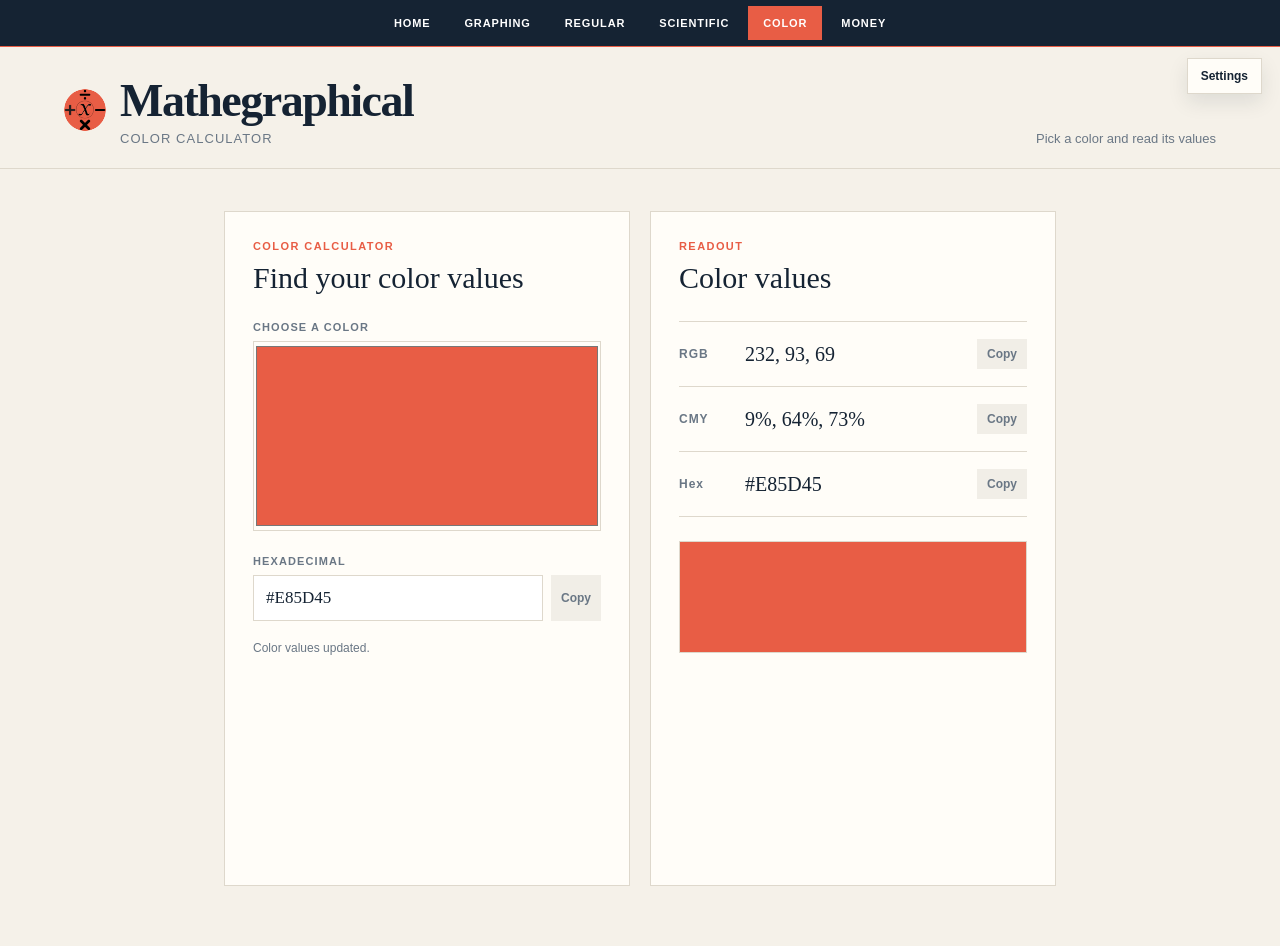
==== colorcalculator.html @ b8b09611 "toptabs, and color and money calculators" ====
<!DOCTYPE html>
<html lang="en">
<head>
	<meta charset="UTF-8">
	<meta name="viewport" content="width=device-width, initial-scale=1.0">
	<title>MATHEGRAPHICAL | Color Calculator</title>
	<link rel="stylesheet" href="styles.css">
</head>
<body>
	<div class="app">
		<header>
			<div class="brand">
				<img class="mark" src="mathegraphicallogo.svg" alt="Mathegraphical logo">
				<div><h1>Mathegraphical</h1><p class="subtitle">Color calculator</p></div>
			</div>
			<div class="hint">Pick a color and read its values</div>
		</header>
		<main class="tool-main">
			<section class="tool-panel color-picker-panel">
				<p class="eyebrow">Color calculator</p>
				<h2>Find your color values</h2>
				<label class="picker-label" for="color-picker">Choose a color</label>
				<input id="color-picker" class="large-color-picker" type="color" value="#e85d45">
				<label class="text-input-label" for="hex-input">Hexadecimal</label>
				<div class="inline-input"><input id="hex-input" value="#e85d45" maxlength="7" spellcheck="false"><button type="button" data-copy="hex-input">Copy</button></div>
				<p class="tool-status" id="color-status" aria-live="polite">Color values update as you edit.</p>
			</section>
			<section class="tool-panel values-panel" aria-labelledby="values-title">
				<p class="eyebrow">Readout</p>
				<h2 id="values-title">Color values</h2>
				<div class="value-list">
					<div class="value-row"><span>RGB</span><strong id="rgb-value">232, 93, 69</strong><button type="button" data-copy-value="rgb-value">Copy</button></div>
					<div class="value-row"><span>CMY</span><strong id="cmy-value">0%, 60%, 73%</strong><button type="button" data-copy-value="cmy-value">Copy</button></div>
					<div class="value-row"><span>Hex</span><strong id="hex-value">#E85D45</strong><button type="button" data-copy-value="hex-value">Copy</button></div>
				</div>
				<div class="color-preview" id="color-preview" aria-label="Selected color preview"></div>
			</section>
		</main>
	</div>
	<nav class="side-tabs" aria-label="Calculator navigation">
		<a class="side-tab" href="index.html">Home</a><a class="side-tab" href="graphingcalculator.html">Graphing</a><a class="side-tab" href="regularcalculator.html">Regular</a><a class="side-tab" href="scientificcalculator.html">Scientific</a><a class="side-tab active" href="colorcalculator.html" aria-current="page">Color</a><a class="side-tab" href="moneyconverter.html">Money</a>
	</nav>
	<div class="settings-launcher"><section class="settings-panel" id="settings-panel" hidden aria-labelledby="settings-title"><h2 id="settings-title">Colors</h2><label class="color-setting">Accent <input type="color" data-color-variable="--accent" value="#e85d45"></label><label class="color-setting">Ink <input type="color" data-color-variable="--ink" value="#152333"></label><label class="color-setting">Paper <input type="color" data-color-variable="--paper" value="#f5f1e9"></label><label class="color-setting">Panel <input type="color" data-color-variable="--panel" value="#fffdf8"></label><button class="settings-reset" id="settings-reset" type="button">Reset colors</button></section><button class="settings-toggle" id="settings-toggle" type="button" aria-expanded="false" aria-controls="settings-panel">Settings</button></div>
	<script>
		const colorPicker = document.getElementById('color-picker');
		const hexInput = document.getElementById('hex-input');
		const colorStatus = document.getElementById('color-status');
		function updateColor(hex) {
			const value = hex.trim().replace(/^#?/, '#');
			if (!/^#[0-9a-f]{6}$/i.test(value)) { colorStatus.textContent = 'Enter a six-digit hex color.'; return; }
			const red = parseInt(value.slice(1, 3), 16), green = parseInt(value.slice(3, 5), 16), blue = parseInt(value.slice(5, 7), 16);
			colorPicker.value = value;
			hexInput.value = value.toUpperCase();
			document.getElementById('rgb-value').textContent = `${red}, ${green}, ${blue}`;
			document.getElementById('cmy-value').textContent = `${Math.round((1 - red / 255) * 100)}%, ${Math.round((1 - green / 255) * 100)}%, ${Math.round((1 - blue / 255) * 100)}%`;
			document.getElementById('hex-value').textContent = value.toUpperCase();
			document.getElementById('color-preview').style.backgroundColor = value;
			colorStatus.textContent = 'Color values updated.';
		}
		colorPicker.addEventListener('input', event => updateColor(event.target.value));
		hexInput.addEventListener('input', event => updateColor(event.target.value));
		document.querySelectorAll('[data-copy], [data-copy-value]').forEach(button => button.addEventListener('click', async () => {
			const id = button.dataset.copy || button.dataset.copyValue;
			await navigator.clipboard?.writeText(document.getElementById(id).value || document.getElementById(id).textContent);
			colorStatus.textContent = 'Copied to clipboard.';
		}));
		updateColor(colorPicker.value);
	</script>
	<script src="settings.js"></script>
</body>
</html>
---- styles.css ----
:root {
    --ink: #152333;
    --muted: #6a7785;
    --paper: #f5f1e9;
    --panel: #fffdf8;
    --line: #ded8cc;
    --accent: #e85d45;
    --accent-dark: #bc3d2d;
    --grid: #dfe4e7;
    --axis: #263746;
}

* { box-sizing: border-box; }
body {
    margin: 0;
    padding-top: 46px;
    color: var(--ink);
    background: var(--paper);
    font-family: Georgia, 'Times New Roman', serif;
}

.app { min-height: 100vh; display: grid; grid-template-rows: auto 1fr; }
header {
    display: flex;
    justify-content: space-between;
    align-items: end;
    padding: 28px clamp(22px, 5vw, 72px) 22px;
    border-bottom: 1px solid var(--line);
}
.brand { display: flex; gap: 14px; align-items: center; }
.mark {
    width: 42px; height: 42px; display: grid; place-items: center;
    border-radius: 50%;
}
h1 { margin: 0; font-size: clamp(28px, 4vw, 46px); letter-spacing: -1.5px; }
.subtitle { margin: 4px 0 0; color: var(--muted); font: 13px Arial, sans-serif; letter-spacing: .08em; text-transform: uppercase; }
.hint { color: var(--muted); font: 13px Arial, sans-serif; }
.header-actions { display: flex; align-items: center; gap: 18px; }
.intro-button { padding: 8px 11px; color: var(--ink); background: transparent; border: 1px solid var(--line); }
.intro-button:hover { color: #fff; background: var(--accent); border-color: var(--accent); }
.side-tabs {
    position: fixed;
    top: 0;
    left: 0;
    z-index: 5;
    display: flex;
    width: 100%;
    justify-content: center;
    gap: 4px;
    padding: 6px 16px;
    background: var(--ink);
    border-bottom: 1px solid var(--accent-dark);
}
.side-tab {
    min-height: 34px;
    display: grid;
    place-items: center;
    padding: 8px 14px;
    color: #fff;
    background: transparent;
    border: 1px solid transparent;
    text-decoration: none;
    font: 700 11px Arial, sans-serif;
    letter-spacing: .08em;
    text-transform: uppercase;
    transition: background .2s ease, border-color .2s ease;
}
.side-tab:hover, .side-tab.active { background: var(--accent-dark); border-color: var(--accent); }
.settings-launcher {
    position: fixed;
    top: 58px;
    right: 18px;
    z-index: 8;
    display: flex;
    flex-direction: column;
}
.settings-toggle {
    order: 1;
    padding: 10px 13px;
    color: var(--ink);
    background: var(--panel);
    border: 1px solid var(--line);
    box-shadow: 0 8px 20px rgba(21,35,51,.1);
}
.settings-toggle:hover { color: #fff; background: var(--accent); border-color: var(--accent); }
.settings-panel {
    order: 2;
    width: 220px;
    margin-top: 8px;
    padding: 16px;
    background: var(--panel);
    border: 1px solid var(--line);
    box-shadow: 0 14px 32px rgba(21,35,51,.14);
}
.settings-panel[hidden] { display: none; }
.settings-panel h2 { margin: 0 0 14px; font-size: 18px; }
.color-setting { display: flex; justify-content: space-between; align-items: center; padding: 7px 0; color: var(--muted); font: 12px Arial, sans-serif; }
.color-setting input { width: 34px; height: 26px; padding: 0; border: 1px solid var(--line); background: transparent; cursor: pointer; }
.settings-reset { width: 100%; margin-top: 10px; padding: 9px; color: var(--muted); background: #f1eee7; }
.settings-reset:hover { color: var(--ink); background: #e6e0d5; }

/* Home chooser */
.home-main {
    width: min(960px, 100%);
    margin: 0 auto;
    padding: 28px clamp(16px, 5vw, 72px) 48px;
}
.eyebrow { margin: 0 0 9px; color: var(--accent-dark); font: 700 11px Arial, sans-serif; letter-spacing: .13em; text-transform: uppercase; }
.home-main h2 { margin: 0 0 28px; font-size: clamp(28px, 5vw, 44px); font-weight: 400; }
.choices { display: grid; grid-template-columns: repeat(3, 1fr); gap: 18px; }
.choice {
    min-height: 260px;
    display: flex;
    flex-direction: column;
    justify-content: space-between;
    padding: 24px;
    color: var(--ink);
    background: var(--panel);
    border: 1px solid var(--line);
    text-decoration: none;
    transition: border-color .2s ease, box-shadow .2s ease, transform .2s ease;
}
.choice:hover { border-color: var(--accent); box-shadow: 0 14px 32px rgba(21,35,51,.1); transform: translateY(-3px); }
.choice h3 { margin: 0 0 12px; font-size: 28px; }
.choice p { max-width: 28ch; margin: 0; color: var(--muted); font: 15px/1.6 Arial, sans-serif; }
.choice-label { align-self: flex-start; margin-top: 28px; padding: 11px 16px; color: #fff; background: var(--ink); font: 700 12px Arial, sans-serif; }
.choice:hover .choice-label { background: var(--accent-dark); }

/* Graphing calculator */
.graph-main {
    width: min(1480px, 100%);
    margin: 0 auto;
    padding: 28px clamp(16px, 5vw, 72px) 48px;
    display: grid;
    grid-template-columns: minmax(240px, 310px) 1fr;
    gap: 24px;
}
aside, .plot-wrap { background: var(--panel); border: 1px solid var(--line); }
aside { padding: 22px; align-self: start; }
h2 { margin: 0 0 18px; font-size: 22px; }
.expression { display: grid; grid-template-columns: 16px 1fr 28px; gap: 8px; align-items: center; margin: 9px 0; }
.expression input { width: 100%; padding: 9px 8px; border: 1px solid var(--line); background: #fff; color: var(--ink); font: 16px Georgia, serif; }
.expression input:focus { outline: 2px solid #f3b6aa; border-color: var(--accent); }
.swatch { width: 10px; height: 10px; border-radius: 50%; }
button { border: 0; cursor: pointer; font: 700 12px Arial, sans-serif; }
.remove { width: 26px; height: 26px; color: var(--muted); background: transparent; font-size: 18px; }
.remove:hover { color: var(--accent); }
.primary { width: 100%; margin: 12px 0 20px; padding: 12px; color: #fff; background: var(--ink); }
.primary:hover { background: var(--accent-dark); }
.settings { padding-top: 17px; border-top: 1px solid var(--line); }
.setting { display: flex; justify-content: space-between; align-items: center; padding: 7px 0; font: 14px Arial, sans-serif; }
.setting input { accent-color: var(--accent); }
.range-row { display: grid; grid-template-columns: 1fr 50px; gap: 8px; align-items: center; }
.range-row output { text-align: right; color: var(--muted); font: 12px Arial, sans-serif; }
input[type="range"] { width: 100%; accent-color: var(--accent); }
.examples { margin-top: 20px; color: var(--muted); font: 12px Arial, sans-serif; line-height: 1.7; }
.examples code { color: var(--ink); font-family: monospace; }
.plot-wrap { min-width: 0; position: relative; overflow: hidden; }
.plot-top { display: flex; justify-content: space-between; align-items: center; padding: 13px 17px; border-bottom: 1px solid var(--line); font: 12px Arial, sans-serif; }
#status { color: var(--muted); }
.view-buttons { display: flex; gap: 6px; }
.view-buttons button { padding: 6px 9px; color: var(--muted); background: #f1eee7; }
.view-buttons button:hover { color: var(--ink); background: #e6e0d5; }
canvas { display: block; width: 100%; height: min(70vh, 680px); background: #fff; cursor: grab; }
canvas.dragging { cursor: grabbing; }
.coordinates { position: absolute; right: 17px; bottom: 14px; padding: 5px 7px; color: var(--muted); background: rgba(255,253,248,.88); font: 11px monospace; }
.welcome { position: fixed; inset: 0; z-index: 10; background: rgba(21,35,51,.42); }
.welcome[hidden] { display: none; }
.welcome-panel { position: fixed; z-index: 12; width: min(360px, calc(100vw - 32px)); padding: 24px; background: var(--panel); border: 1px solid var(--line); box-shadow: 0 20px 60px rgba(21,35,51,.18); transform: translateY(-50%); }
.welcome-panel h2 { margin-bottom: 12px; font-size: 28px; }
.welcome-panel p { margin: 0 0 22px; color: var(--muted); font: 15px/1.6 Arial, sans-serif; }
.welcome-panel.intro-state { left: 50%; top: 50%; transform: translate(-50%, -50%); }
.welcome-panel.intro-state .tour-actions { justify-content: flex-end; }
.tour-progress { margin-bottom: 10px !important; color: var(--accent-dark) !important; font: 700 11px Arial, sans-serif !important; letter-spacing: .13em; text-transform: uppercase; }
.tour-actions { display: flex; justify-content: space-between; align-items: center; gap: 12px; }
.tour-skip { padding: 10px 0; color: var(--muted); background: transparent; }
.tour-next { width: auto; margin: 0; padding: 11px 18px; }
.tour-highlight { position: fixed; z-index: 11; border: 2px solid var(--accent); box-shadow: 0 0 0 5px rgba(232,93,69,.18); pointer-events: none; transition: all .2s ease; }
.tour-arrow { position: fixed; z-index: 12; width: 14px; height: 14px; background: var(--panel); border-left: 1px solid var(--line); border-bottom: 1px solid var(--line); transform: rotate(45deg); }

/* Regular calculator */
.calculator-main { width: min(560px, 100%); margin: 0 auto; padding: 28px 16px 48px; display: grid; align-items: start; }
.calculator { width: 100%; padding: 22px; background: var(--panel); border: 1px solid var(--line); }
#display { width: 100%; height: 72px; margin-bottom: 16px; padding: 12px 14px; border: 1px solid var(--line); background: #fff; color: var(--ink); font: 32px Georgia, serif; text-align: right; outline: none; }
.keys { display: grid; grid-template-columns: repeat(4, 1fr); gap: 8px; }
.keys button { height: 58px; background: #f1eee7; color: var(--ink); font: 700 16px Arial, sans-serif; }
.keys button:hover { background: #e6e0d5; }
.keys button:active { background: #ded8cc; }
.keys .operator { color: #fff; background: var(--ink); }
.keys .operator:hover { background: var(--accent-dark); }
.keys .clear, .keys .equals { color: #fff; background: var(--accent); }
.keys .clear:hover, .keys .equals:hover { background: var(--accent-dark); }
.keys .equals { grid-column: span 2; }
.scientific-placeholder { padding: 28px; }
.scientific-placeholder h2 { margin-bottom: 12px; font-size: 30px; }
.scientific-copy { max-width: 38ch; margin: 0 0 24px; color: var(--muted); font: 15px/1.6 Arial, sans-serif; }
.scientific-back { display: inline-block; width: auto; margin: 0; text-decoration: none; }
.scientific-heading { display: flex; justify-content: space-between; align-items: start; gap: 16px; }
.scientific-heading h2 { margin-bottom: 18px; font-size: 25px; }
.mode-toggle { width: 52px; height: 32px; color: var(--accent-dark); background: #f1eee7; border: 1px solid var(--line); }
.mode-toggle:hover { color: #fff; background: var(--accent); }
#scientific-display { width: 100%; height: 72px; margin-bottom: 12px; padding: 12px 14px; border: 1px solid var(--line); background: #fff; color: var(--ink); font: 30px Georgia, serif; text-align: right; outline: none; }
.scientific-keys { display: grid; grid-template-columns: repeat(4, 1fr); gap: 8px; }
.scientific-keys button { height: 52px; background: #f1eee7; color: var(--ink); font: 700 15px Arial, sans-serif; }
.scientific-keys button:hover { background: #e6e0d5; }
.scientific-keys .function { color: var(--accent-dark); background: #f7e7df; }
.scientific-keys .function:hover { color: #fff; background: var(--accent); }
.scientific-keys .constant { color: var(--ink); background: #e7eeeb; }
.scientific-keys .operator { color: #fff; background: var(--ink); }
.scientific-keys .operator:hover { background: var(--accent-dark); }
.scientific-keys .clear, .scientific-keys .equals { color: #fff; background: var(--accent); }
.scientific-keys .clear:hover, .scientific-keys .equals:hover { background: var(--accent-dark); }
.scientific-keys .equals { grid-column: span 2; }

/* Color and money tools */
.tool-main { width: min(960px, 100%); margin: 0 auto; padding: 42px clamp(16px, 5vw, 72px) 60px; display: grid; grid-template-columns: repeat(2, 1fr); gap: 20px; }
.tool-panel { padding: 28px; background: var(--panel); border: 1px solid var(--line); }
.tool-panel h2 { margin-bottom: 26px; font-size: 30px; font-weight: 400; }
.picker-label, .text-input-label { display: block; margin-bottom: 8px; color: var(--muted); font: 700 11px Arial, sans-serif; letter-spacing: .1em; text-transform: uppercase; }
.large-color-picker { width: 100%; height: 190px; margin-bottom: 24px; padding: 0; border: 1px solid var(--line); background: transparent; cursor: pointer; }
.inline-input { display: grid; grid-template-columns: 1fr auto; gap: 8px; }
.inline-input input, .amount-input, select { width: 100%; padding: 12px; border: 1px solid var(--line); background: #fff; color: var(--ink); font: 17px Georgia, serif; }
.inline-input button, .value-row button { padding: 8px 10px; color: var(--muted); background: #f1eee7; }
.inline-input button:hover, .value-row button:hover { color: var(--ink); background: #e6e0d5; }
.tool-status { margin: 18px 0 0; color: var(--muted); font: 12px/1.5 Arial, sans-serif; }
.value-list { border-top: 1px solid var(--line); }
.value-row { display: grid; grid-template-columns: 54px 1fr auto; gap: 12px; align-items: center; padding: 17px 0; border-bottom: 1px solid var(--line); font-family: Arial, sans-serif; }
.value-row span { color: var(--muted); font-size: 12px; font-weight: 700; letter-spacing: .08em; }
.value-row strong { font: 20px Georgia, serif; }
.color-preview { height: 112px; margin-top: 24px; background: var(--accent); border: 1px solid var(--line); }
.money-main { grid-template-columns: minmax(280px, 600px); justify-content: center; }
.currency-grid { display: grid; grid-template-columns: 1fr 42px 1fr; gap: 10px; align-items: end; margin-top: 20px; }
.currency-grid select { display: block; margin-top: 8px; font-size: 14px; }
.swap-button { height: 42px; color: #fff; background: var(--ink); font-size: 20px; }
.swap-button:hover { background: var(--accent-dark); }
.conversion-result { margin-top: 30px; padding: 22px; background: #f1eee7; }
.conversion-result span { display: block; color: var(--muted); font: 12px Arial, sans-serif; }
.conversion-result strong { display: block; margin-top: 8px; font: 32px Georgia, serif; }

@media (max-width: 760px) {
    header { align-items: start; padding: 20px 18px; }
    .hint { display: none; }
    .graph-main { grid-template-columns: 1fr; padding: 16px 14px 30px; }
    aside { order: 2; }
    canvas { height: 60vh; min-height: 390px; }
    .choices { grid-template-columns: repeat(2, 1fr); }
}
@media (max-width: 640px) {
    .home-main { padding: 24px 14px 30px; }
    .choices { grid-template-columns: 1fr; }
    .choice { min-height: 210px; }
    .tool-main { grid-template-columns: 1fr; padding: 24px 14px 40px; }
}
@media (max-width: 560px) {
    .calculator-main { padding: 16px 14px 30px; }
    .settings-launcher { top: 54px; right: 12px; }
}
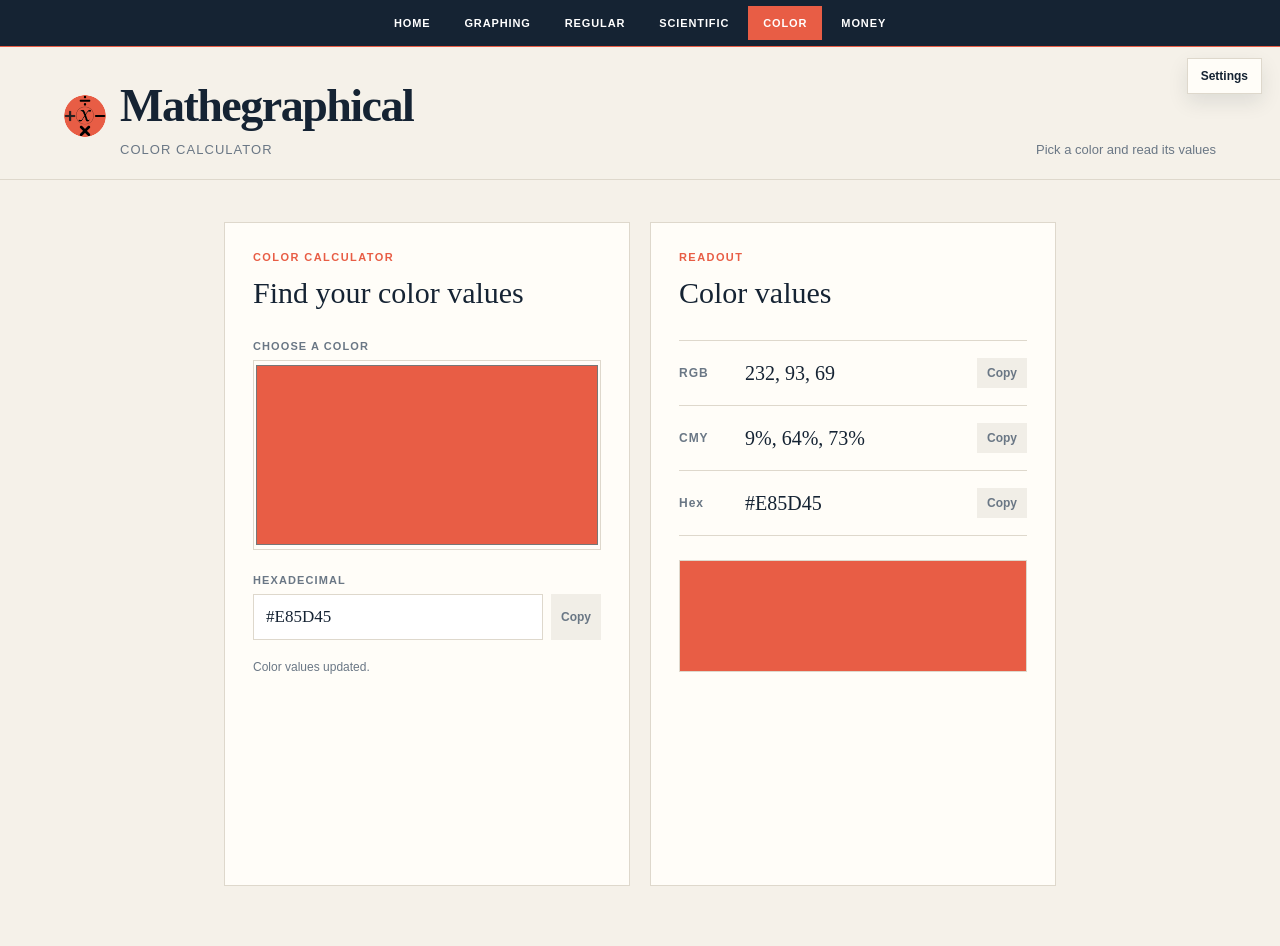
==== commit 7a53ff3e: "setting change" ====
--- a/colorcalculator.html
+++ b/colorcalculator.html
@@ -3,7 +3,7 @@
 <head>
 	<meta charset="UTF-8">
 	<meta name="viewport" content="width=device-width, initial-scale=1.0">
-	<title>MATHEGRAPHICAL | Color Calculator</title>
+	<title>Mathegraphical | Color Calculator</title>
 	<link rel="stylesheet" href="styles.css">
 </head>
 <body>
@@ -40,7 +40,7 @@
 	<nav class="side-tabs" aria-label="Calculator navigation">
 		<a class="side-tab" href="index.html">Home</a><a class="side-tab" href="graphingcalculator.html">Graphing</a><a class="side-tab" href="regularcalculator.html">Regular</a><a class="side-tab" href="scientificcalculator.html">Scientific</a><a class="side-tab active" href="colorcalculator.html" aria-current="page">Color</a><a class="side-tab" href="moneyconverter.html">Money</a>
 	</nav>
-	<div class="settings-launcher"><section class="settings-panel" id="settings-panel" hidden aria-labelledby="settings-title"><h2 id="settings-title">Colors</h2><label class="color-setting">Accent <input type="color" data-color-variable="--accent" value="#e85d45"></label><label class="color-setting">Ink <input type="color" data-color-variable="--ink" value="#152333"></label><label class="color-setting">Paper <input type="color" data-color-variable="--paper" value="#f5f1e9"></label><label class="color-setting">Panel <input type="color" data-color-variable="--panel" value="#fffdf8"></label><button class="settings-reset" id="settings-reset" type="button">Reset colors</button></section><button class="settings-toggle" id="settings-toggle" type="button" aria-expanded="false" aria-controls="settings-panel">Settings</button></div>
+	<div class="settings-launcher"><section class="settings-panel" id="settings-panel" hidden aria-labelledby="settings-title"><button class="settings-close" id="settings-close" type="button" aria-label="Close settings">×</button><h2 id="settings-title">Settings</h2><div class="settings-content"><p class="settings-section-title">Colors</p><label class="color-setting">Accent <input type="color" data-color-variable="--accent" value="#e85d45"></label><label class="color-setting">Ink <input type="color" data-color-variable="--ink" value="#152333"></label><label class="color-setting">Paper <input type="color" data-color-variable="--paper" value="#f5f1e9"></label><label class="color-setting">Panel <input type="color" data-color-variable="--panel" value="#fffdf8"></label><p class="settings-section-title">Typography</p><label class="font-setting">Font family <select id="font-family"><option value="Georgia">Georgia</option><option value="Arial">Arial</option><option value="Verdana">Verdana</option><option value="Courier New">Courier New</option></select></label><label class="font-setting">Font size <span><input id="font-size" type="range" min="13" max="22" value="16"><output id="font-size-value">16px</output></span></label><label class="font-setting">Line spacing <span><input id="line-height" type="range" min="1" max="2" step=".1" value="1.4"><output id="line-height-value">1.4</output></span></label></div><button class="settings-reset" id="settings-reset" type="button">Reset settings</button></section><button class="settings-toggle" id="settings-toggle" type="button" aria-expanded="false" aria-controls="settings-panel">Settings</button></div>
 	<script>
 		const colorPicker = document.getElementById('color-picker');
 		const hexInput = document.getElementById('hex-input');
--- a/styles.css
+++ b/styles.css
@@ -16,7 +16,9 @@
     padding-top: 46px;
     color: var(--ink);
     background: var(--paper);
-    font-family: Georgia, 'Times New Roman', serif;
+    font-family: var(--font-family, Georgia), 'Times New Roman', serif;
+    font-size: var(--font-size, 16px);
+    line-height: var(--line-height, 1.4);
 }
 
 .app { min-height: 100vh; display: grid; grid-template-rows: auto 1fr; }
@@ -71,8 +73,6 @@
     top: 58px;
     right: 18px;
     z-index: 8;
-    display: flex;
-    flex-direction: column;
 }
 .settings-toggle {
     order: 1;
@@ -84,19 +84,29 @@
 }
 .settings-toggle:hover { color: #fff; background: var(--accent); border-color: var(--accent); }
 .settings-panel {
-    order: 2;
-    width: 220px;
-    margin-top: 8px;
-    padding: 16px;
+    position: fixed;
+    inset: 0;
+    z-index: 20;
+    display: grid;
+    place-content: start center;
+    gap: 18px;
+    width: 100%;
+    padding: 9vh 24px 40px;
     background: var(--panel);
-    border: 1px solid var(--line);
-    box-shadow: 0 14px 32px rgba(21,35,51,.14);
+    overflow-y: auto;
 }
 .settings-panel[hidden] { display: none; }
-.settings-panel h2 { margin: 0 0 14px; font-size: 18px; }
+.settings-panel h2 { margin: 0; font-size: 32px; font-weight: 400; }
+.settings-close { position: absolute; top: 24px; right: 28px; width: 42px; height: 42px; color: var(--ink); background: transparent; border: 1px solid var(--line); font-size: 26px; line-height: 1; }
+.settings-close:hover { color: #fff; background: var(--accent); border-color: var(--accent); }
+.settings-content { width: min(620px, 100%); }
+.settings-section-title { margin: 22px 0 8px; color: var(--accent-dark); font: 700 11px Arial, sans-serif; letter-spacing: .13em; text-transform: uppercase; }
 .color-setting { display: flex; justify-content: space-between; align-items: center; padding: 7px 0; color: var(--muted); font: 12px Arial, sans-serif; }
 .color-setting input { width: 34px; height: 26px; padding: 0; border: 1px solid var(--line); background: transparent; cursor: pointer; }
-.settings-reset { width: 100%; margin-top: 10px; padding: 9px; color: var(--muted); background: #f1eee7; }
+.font-setting { display: grid; grid-template-columns: 1fr minmax(180px, 260px); gap: 18px; align-items: center; padding: 10px 0; color: var(--muted); font: 13px Arial, sans-serif; }
+.font-setting select, .font-setting input { width: 100%; padding: 9px; color: var(--ink); background: #fff; border: 1px solid var(--line); }
+.font-setting output { margin-left: 8px; color: var(--ink); }
+.settings-reset { width: 100%; margin-top: 14px; padding: 11px; color: var(--muted); background: #f1eee7; }
 .settings-reset:hover { color: var(--ink); background: #e6e0d5; }
 
 /* Home chooser */
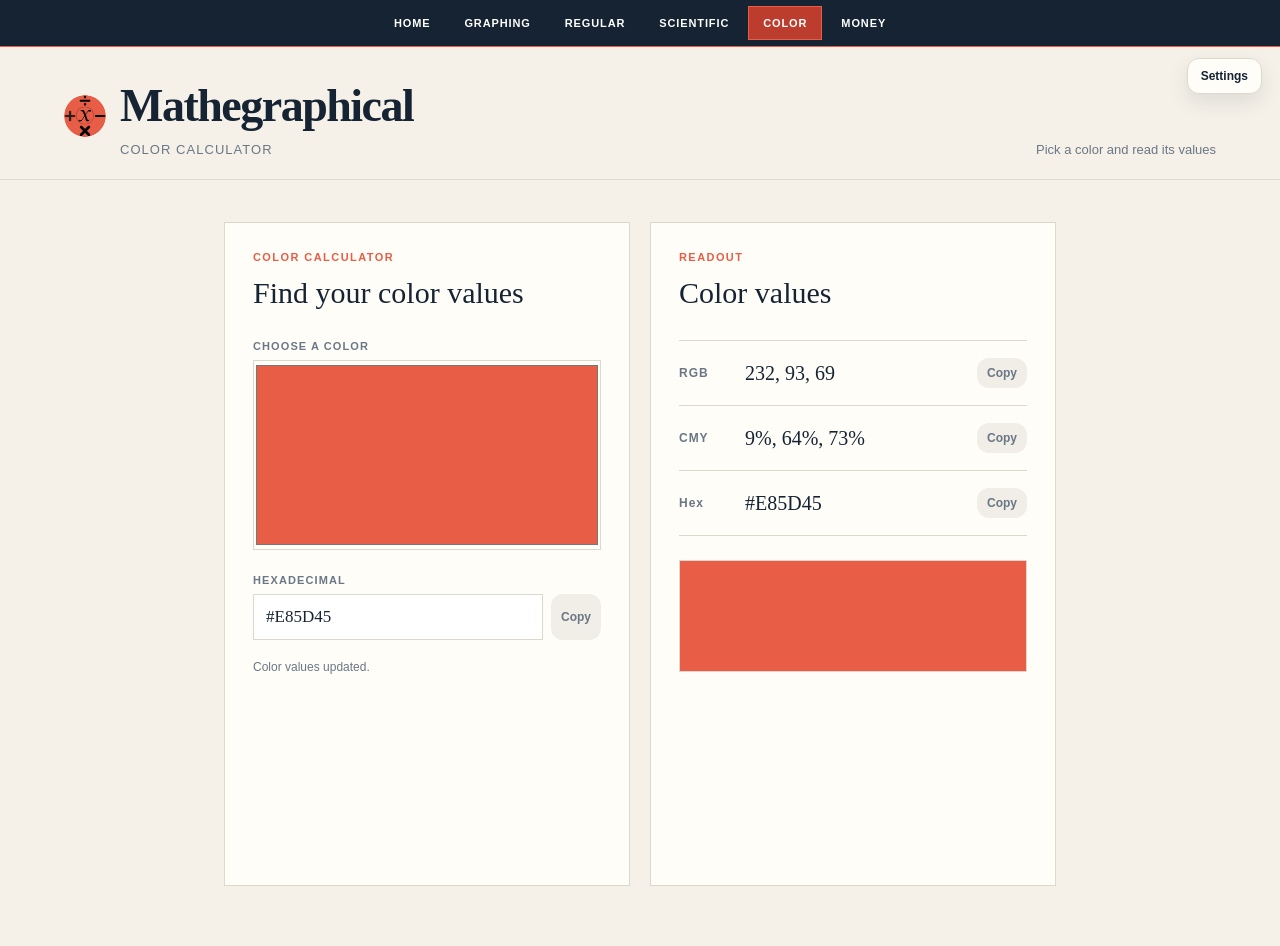
==== commit dd43beb7: "settings overhaul" ====
--- a/colorcalculator.html
+++ b/colorcalculator.html
@@ -40,7 +40,7 @@
 	<nav class="side-tabs" aria-label="Calculator navigation">
 		<a class="side-tab" href="index.html">Home</a><a class="side-tab" href="graphingcalculator.html">Graphing</a><a class="side-tab" href="regularcalculator.html">Regular</a><a class="side-tab" href="scientificcalculator.html">Scientific</a><a class="side-tab active" href="colorcalculator.html" aria-current="page">Color</a><a class="side-tab" href="moneyconverter.html">Money</a>
 	</nav>
-	<div class="settings-launcher"><section class="settings-panel" id="settings-panel" hidden aria-labelledby="settings-title"><button class="settings-close" id="settings-close" type="button" aria-label="Close settings">×</button><h2 id="settings-title">Settings</h2><div class="settings-content"><p class="settings-section-title">Colors</p><label class="color-setting">Accent <input type="color" data-color-variable="--accent" value="#e85d45"></label><label class="color-setting">Ink <input type="color" data-color-variable="--ink" value="#152333"></label><label class="color-setting">Paper <input type="color" data-color-variable="--paper" value="#f5f1e9"></label><label class="color-setting">Panel <input type="color" data-color-variable="--panel" value="#fffdf8"></label><p class="settings-section-title">Typography</p><label class="font-setting">Font family <select id="font-family"><option value="Georgia">Georgia</option><option value="Arial">Arial</option><option value="Verdana">Verdana</option><option value="Courier New">Courier New</option></select></label><label class="font-setting">Font size <span><input id="font-size" type="range" min="13" max="22" value="16"><output id="font-size-value">16px</output></span></label><label class="font-setting">Line spacing <span><input id="line-height" type="range" min="1" max="2" step=".1" value="1.4"><output id="line-height-value">1.4</output></span></label></div><button class="settings-reset" id="settings-reset" type="button">Reset settings</button></section><button class="settings-toggle" id="settings-toggle" type="button" aria-expanded="false" aria-controls="settings-panel">Settings</button></div>
+	<div class="settings-launcher"><section class="settings-panel" id="settings-panel" hidden aria-labelledby="settings-title"><button class="settings-close" id="settings-close" type="button" aria-label="Close settings">×</button><h2 id="settings-title">Settings</h2><div class="settings-content"><p class="settings-section-title">Colors</p><label class="color-setting">Accent <input type="color" data-color-variable="--accent" value="#e85d45"></label><label class="color-setting">Ink <input type="color" data-color-variable="--ink" value="#152333"></label><label class="color-setting">Paper <input type="color" data-color-variable="--paper" value="#f5f1e9"></label><label class="color-setting">Panel <input type="color" data-color-variable="--panel" value="#fffdf8"></label><p class="settings-section-title">Typography</p><label class="font-setting">Font family <select id="font-family"><option value="Georgia">Georgia</option><option value="Arial">Arial</option><option value="Verdana">Verdana</option><option value="Courier New">Courier New</option></select></label><label class="font-setting">Font size <span><input id="font-size" type="range" min="13" max="22" value="16"><output id="font-size-value">16px</output></span></label><label class="font-setting">Line spacing <span><input id="line-height" type="range" min="1" max="2" step=".1" value="1.4"><output id="line-height-value">1.4</output></span></label><p class="settings-section-title">Display</p><label class="font-setting">Decimal places <select id="decimal-places"><option value="auto">Automatic</option><option value="0">0 decimal places</option><option value="1">1 decimal place</option><option value="2">2 decimal places</option><option value="3">3 decimal places</option><option value="4">4 decimal places</option><option value="5">5 decimal places</option><option value="6">6 decimal places</option><option value="7">7 decimal places</option><option value="8">8 decimal places</option><option value="9">9 decimal places</option><option value="10">10 decimal places</option></select></label><label class="font-setting">Theme <select id="theme-mode"><option value="light">Light mode</option><option value="dark">Dark mode</option><option value="system">System default</option></select></label><label class="font-setting">Button style <select id="button-style"><option value="rounded">Rounded</option><option value="square">Square</option><option value="pill">Pill-shaped</option></select></label></div><button class="settings-reset" id="settings-reset" type="button">Reset settings</button></section><button class="settings-toggle" id="settings-toggle" type="button" aria-expanded="false" aria-controls="settings-panel">Settings</button></div>
 	<script>
 		const colorPicker = document.getElementById('color-picker');
 		const hexInput = document.getElementById('hex-input');
--- a/styles.css
+++ b/styles.css
@@ -8,6 +8,25 @@
     --accent-dark: #bc3d2d;
     --grid: #dfe4e7;
     --axis: #263746;
+    --nav-bg: #152333;
+    --nav-text: #ffffff;
+    --nav-hover: #bc3d2d;
+    --button-radius: 12px;
+}
+
+:root[data-theme="dark"] {
+    --ink: #edf2f7;
+    --muted: #a9b8c8;
+    --paper: #101923;
+    --panel: #1b2633;
+    --line: #2d3b4e;
+    --accent: #f08b71;
+    --accent-dark: #d45f3d;
+    --grid: #243246;
+    --axis: #edf2f7;
+    --nav-bg: #1d2b39;
+    --nav-text: #edf2f7;
+    --nav-hover: #d45f3d;
 }
 
 * { box-sizing: border-box; }
@@ -19,6 +38,10 @@
     font-family: var(--font-family, Georgia), 'Times New Roman', serif;
     font-size: var(--font-size, 16px);
     line-height: var(--line-height, 1.4);
+}
+
+button, .choice-label, .settings-toggle, .settings-close, .settings-reset, .keys button, .scientific-keys button, .toggle-button, .swap-button, .mode-toggle, .primary, .tour-next {
+    border-radius: var(--button-radius, 12px);
 }
 
 .app { min-height: 100vh; display: grid; grid-template-rows: auto 1fr; }
@@ -50,7 +73,7 @@
     justify-content: center;
     gap: 4px;
     padding: 6px 16px;
-    background: var(--ink);
+    background: var(--nav-bg);
     border-bottom: 1px solid var(--accent-dark);
 }
 .side-tab {
@@ -58,7 +81,7 @@
     display: grid;
     place-items: center;
     padding: 8px 14px;
-    color: #fff;
+    color: var(--nav-text);
     background: transparent;
     border: 1px solid transparent;
     text-decoration: none;
@@ -67,7 +90,7 @@
     text-transform: uppercase;
     transition: background .2s ease, border-color .2s ease;
 }
-.side-tab:hover, .side-tab.active { background: var(--accent-dark); border-color: var(--accent); }
+.side-tab:hover, .side-tab.active { background: var(--nav-hover); border-color: var(--accent); }
 .settings-launcher {
     position: fixed;
     top: 58px;
@@ -264,4 +287,4 @@
 @media (max-width: 560px) {
     .calculator-main { padding: 16px 14px 30px; }
     .settings-launcher { top: 54px; right: 12px; }
-}
+}
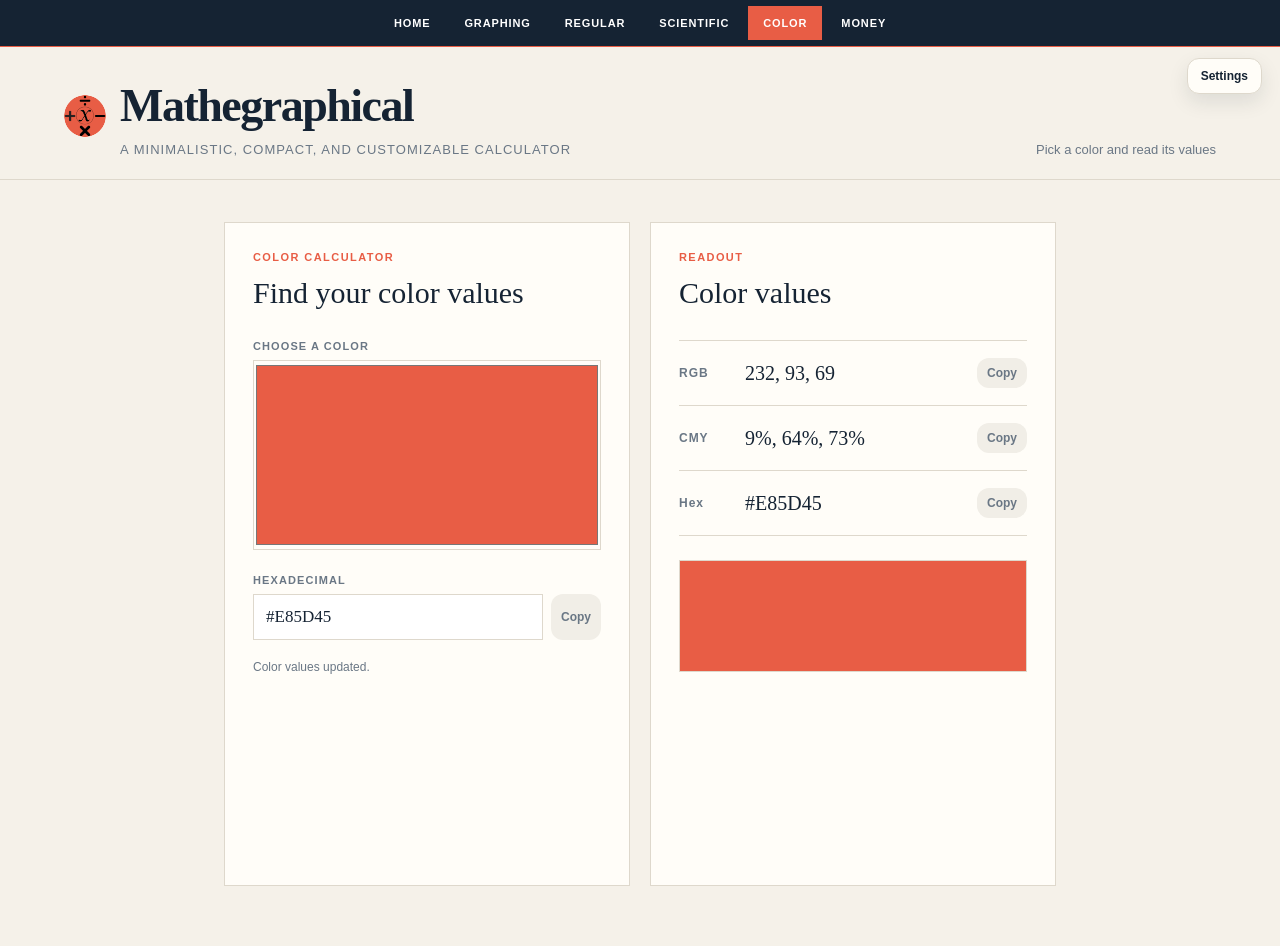
==== commit 02f07f0d: "colour changes" ====
--- a/colorcalculator.html
+++ b/colorcalculator.html
@@ -3,7 +3,7 @@
 <head>
 	<meta charset="UTF-8">
 	<meta name="viewport" content="width=device-width, initial-scale=1.0">
-	<title>Mathegraphical | Color Calculator</title>
+	<title>Mathegraphical | A minimalistic, compact, and customizable calculator</title>
 	<link rel="stylesheet" href="styles.css">
 </head>
 <body>
@@ -11,7 +11,7 @@
 		<header>
 			<div class="brand">
 				<img class="mark" src="mathegraphicallogo.svg" alt="Mathegraphical logo">
-				<div><h1>Mathegraphical</h1><p class="subtitle">Color calculator</p></div>
+				<div><h1>Mathegraphical</h1><p class="subtitle">A minimalistic, compact, and customizable calculator</p></div>
 			</div>
 			<div class="hint">Pick a color and read its values</div>
 		</header>
--- a/styles.css
+++ b/styles.css
@@ -90,7 +90,7 @@
     text-transform: uppercase;
     transition: background .2s ease, border-color .2s ease;
 }
-.side-tab:hover, .side-tab.active { background: var(--nav-hover); border-color: var(--accent); }
+.side-tab:hover, .side-tab.active { background: var(--accent); border-color: var(--accent); }
 .settings-launcher {
     position: fixed;
     top: 58px;
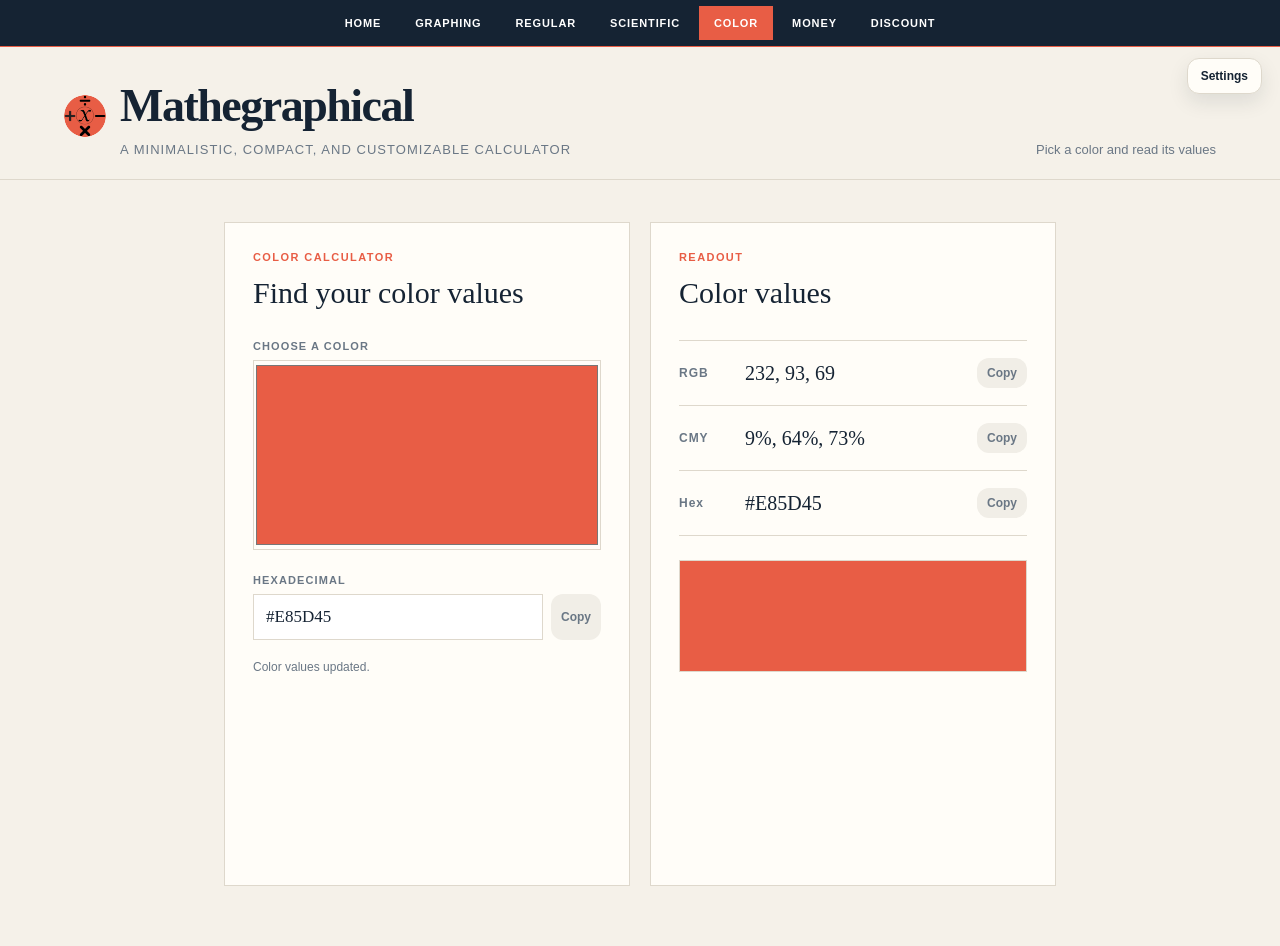
==== commit 54e90779: "discount calc" ====
--- a/colorcalculator.html
+++ b/colorcalculator.html
@@ -38,13 +38,33 @@
 		</main>
 	</div>
 	<nav class="side-tabs" aria-label="Calculator navigation">
-		<a class="side-tab" href="index.html">Home</a><a class="side-tab" href="graphingcalculator.html">Graphing</a><a class="side-tab" href="regularcalculator.html">Regular</a><a class="side-tab" href="scientificcalculator.html">Scientific</a><a class="side-tab active" href="colorcalculator.html" aria-current="page">Color</a><a class="side-tab" href="moneyconverter.html">Money</a>
+		<a class="side-tab" href="index.html">Home</a><a class="side-tab" href="graphingcalculator.html">Graphing</a><a class="side-tab" href="regularcalculator.html">Regular</a><a class="side-tab" href="scientificcalculator.html">Scientific</a><a class="side-tab active" href="colorcalculator.html" aria-current="page">Color</a><a class="side-tab" href="moneyconverter.html">Money</a><a class="side-tab" href="discountcalculator.html">Discount</a>
 	</nav>
 	<div class="settings-launcher"><section class="settings-panel" id="settings-panel" hidden aria-labelledby="settings-title"><button class="settings-close" id="settings-close" type="button" aria-label="Close settings">×</button><h2 id="settings-title">Settings</h2><div class="settings-content"><p class="settings-section-title">Colors</p><label class="color-setting">Accent <input type="color" data-color-variable="--accent" value="#e85d45"></label><label class="color-setting">Ink <input type="color" data-color-variable="--ink" value="#152333"></label><label class="color-setting">Paper <input type="color" data-color-variable="--paper" value="#f5f1e9"></label><label class="color-setting">Panel <input type="color" data-color-variable="--panel" value="#fffdf8"></label><p class="settings-section-title">Typography</p><label class="font-setting">Font family <select id="font-family"><option value="Georgia">Georgia</option><option value="Arial">Arial</option><option value="Verdana">Verdana</option><option value="Courier New">Courier New</option></select></label><label class="font-setting">Font size <span><input id="font-size" type="range" min="13" max="22" value="16"><output id="font-size-value">16px</output></span></label><label class="font-setting">Line spacing <span><input id="line-height" type="range" min="1" max="2" step=".1" value="1.4"><output id="line-height-value">1.4</output></span></label><p class="settings-section-title">Display</p><label class="font-setting">Decimal places <select id="decimal-places"><option value="auto">Automatic</option><option value="0">0 decimal places</option><option value="1">1 decimal place</option><option value="2">2 decimal places</option><option value="3">3 decimal places</option><option value="4">4 decimal places</option><option value="5">5 decimal places</option><option value="6">6 decimal places</option><option value="7">7 decimal places</option><option value="8">8 decimal places</option><option value="9">9 decimal places</option><option value="10">10 decimal places</option></select></label><label class="font-setting">Theme <select id="theme-mode"><option value="light">Light mode</option><option value="dark">Dark mode</option><option value="system">System default</option></select></label><label class="font-setting">Button style <select id="button-style"><option value="rounded">Rounded</option><option value="square">Square</option><option value="pill">Pill-shaped</option></select></label></div><button class="settings-reset" id="settings-reset" type="button">Reset settings</button></section><button class="settings-toggle" id="settings-toggle" type="button" aria-expanded="false" aria-controls="settings-panel">Settings</button></div>
 	<script>
 		const colorPicker = document.getElementById('color-picker');
 		const hexInput = document.getElementById('hex-input');
 		const colorStatus = document.getElementById('color-status');
+		const STORAGE_KEY = 'mathegraphical-color-state';
+
+		function saveColorState(color) {
+			try {
+				localStorage.setItem(STORAGE_KEY, JSON.stringify({ color }));
+			} catch {
+				// Ignore storage failures.
+			}
+		}
+
+		function restoreColorState() {
+			try {
+				const saved = JSON.parse(localStorage.getItem(STORAGE_KEY) || '{}');
+				if (typeof saved.color === 'string' && /^#[0-9a-f]{6}$/i.test(saved.color)) return saved.color;
+			} catch {
+				// Ignore invalid storage.
+			}
+			return '#e85d45';
+		}
+
 		function updateColor(hex) {
 			const value = hex.trim().replace(/^#?/, '#');
 			if (!/^#[0-9a-f]{6}$/i.test(value)) { colorStatus.textContent = 'Enter a six-digit hex color.'; return; }
@@ -56,6 +76,7 @@
 			document.getElementById('hex-value').textContent = value.toUpperCase();
 			document.getElementById('color-preview').style.backgroundColor = value;
 			colorStatus.textContent = 'Color values updated.';
+			saveColorState(value);
 		}
 		colorPicker.addEventListener('input', event => updateColor(event.target.value));
 		hexInput.addEventListener('input', event => updateColor(event.target.value));
@@ -64,6 +85,7 @@
 			await navigator.clipboard?.writeText(document.getElementById(id).value || document.getElementById(id).textContent);
 			colorStatus.textContent = 'Copied to clipboard.';
 		}));
+		colorPicker.value = restoreColorState();
 		updateColor(colorPicker.value);
 	</script>
 	<script src="settings.js"></script>
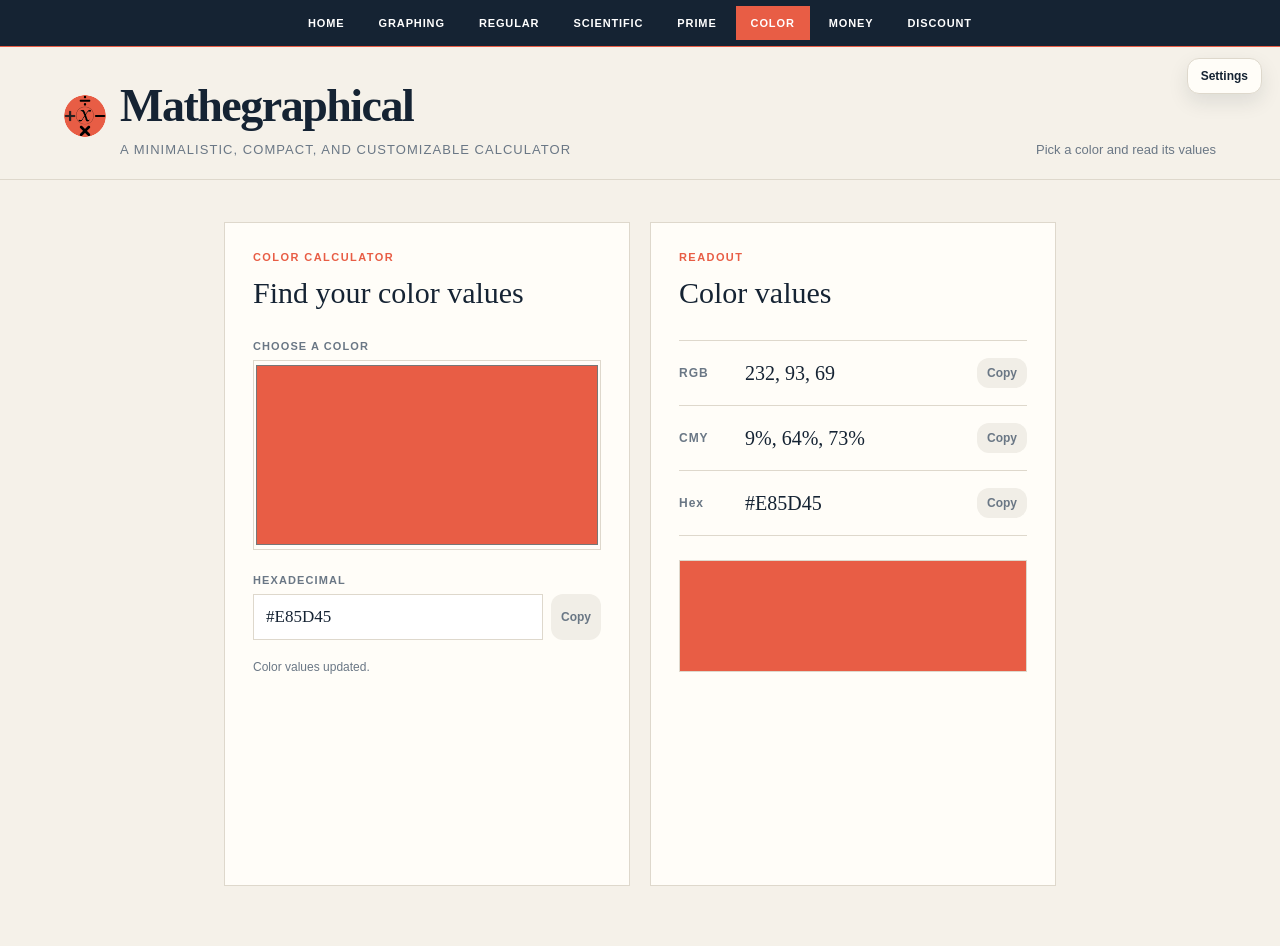
==== commit bdaee2c5: "prime calculator" ====
--- a/colorcalculator.html
+++ b/colorcalculator.html
@@ -38,7 +38,7 @@
 		</main>
 	</div>
 	<nav class="side-tabs" aria-label="Calculator navigation">
-		<a class="side-tab" href="index.html">Home</a><a class="side-tab" href="graphingcalculator.html">Graphing</a><a class="side-tab" href="regularcalculator.html">Regular</a><a class="side-tab" href="scientificcalculator.html">Scientific</a><a class="side-tab active" href="colorcalculator.html" aria-current="page">Color</a><a class="side-tab" href="moneyconverter.html">Money</a><a class="side-tab" href="discountcalculator.html">Discount</a>
+		<a class="side-tab" href="index.html">Home</a><a class="side-tab" href="graphingcalculator.html">Graphing</a><a class="side-tab" href="regularcalculator.html">Regular</a><a class="side-tab" href="scientificcalculator.html">Scientific</a><a class="side-tab" href="primecalculator.html">Prime</a><a class="side-tab active" href="colorcalculator.html" aria-current="page">Color</a><a class="side-tab" href="moneyconverter.html">Money</a><a class="side-tab" href="discountcalculator.html">Discount</a>
 	</nav>
 	<div class="settings-launcher"><section class="settings-panel" id="settings-panel" hidden aria-labelledby="settings-title"><button class="settings-close" id="settings-close" type="button" aria-label="Close settings">×</button><h2 id="settings-title">Settings</h2><div class="settings-content"><p class="settings-section-title">Colors</p><label class="color-setting">Accent <input type="color" data-color-variable="--accent" value="#e85d45"></label><label class="color-setting">Ink <input type="color" data-color-variable="--ink" value="#152333"></label><label class="color-setting">Paper <input type="color" data-color-variable="--paper" value="#f5f1e9"></label><label class="color-setting">Panel <input type="color" data-color-variable="--panel" value="#fffdf8"></label><p class="settings-section-title">Typography</p><label class="font-setting">Font family <select id="font-family"><option value="Georgia">Georgia</option><option value="Arial">Arial</option><option value="Verdana">Verdana</option><option value="Courier New">Courier New</option></select></label><label class="font-setting">Font size <span><input id="font-size" type="range" min="13" max="22" value="16"><output id="font-size-value">16px</output></span></label><label class="font-setting">Line spacing <span><input id="line-height" type="range" min="1" max="2" step=".1" value="1.4"><output id="line-height-value">1.4</output></span></label><p class="settings-section-title">Display</p><label class="font-setting">Decimal places <select id="decimal-places"><option value="auto">Automatic</option><option value="0">0 decimal places</option><option value="1">1 decimal place</option><option value="2">2 decimal places</option><option value="3">3 decimal places</option><option value="4">4 decimal places</option><option value="5">5 decimal places</option><option value="6">6 decimal places</option><option value="7">7 decimal places</option><option value="8">8 decimal places</option><option value="9">9 decimal places</option><option value="10">10 decimal places</option></select></label><label class="font-setting">Theme <select id="theme-mode"><option value="light">Light mode</option><option value="dark">Dark mode</option><option value="system">System default</option></select></label><label class="font-setting">Button style <select id="button-style"><option value="rounded">Rounded</option><option value="square">Square</option><option value="pill">Pill-shaped</option></select></label></div><button class="settings-reset" id="settings-reset" type="button">Reset settings</button></section><button class="settings-toggle" id="settings-toggle" type="button" aria-expanded="false" aria-controls="settings-panel">Settings</button></div>
 	<script>
--- a/styles.css
+++ b/styles.css
@@ -129,6 +129,8 @@
 .font-setting { display: grid; grid-template-columns: 1fr minmax(180px, 260px); gap: 18px; align-items: center; padding: 10px 0; color: var(--muted); font: 13px Arial, sans-serif; }
 .font-setting select, .font-setting input { width: 100%; padding: 9px; color: var(--ink); background: #fff; border: 1px solid var(--line); }
 .font-setting output { margin-left: 8px; color: var(--ink); }
+.upload-font-setting { display: grid; grid-template-columns: 1fr minmax(180px, 260px); gap: 18px; align-items: center; }
+.upload-font-setting input { padding: 7px 9px; }
 .settings-reset { width: 100%; margin-top: 14px; padding: 11px; color: var(--muted); background: #f1eee7; }
 .settings-reset:hover { color: var(--ink); background: #e6e0d5; }
 
@@ -224,6 +226,17 @@
 .keys .clear, .keys .equals { color: #fff; background: var(--accent); }
 .keys .clear:hover, .keys .equals:hover { background: var(--accent-dark); }
 .keys .equals { grid-column: span 2; }
+.prime-main { width: min(560px, 100%); margin: 0 auto; padding: 28px 16px 48px; display: grid; align-items: start; }
+.prime-panel { padding: 28px; background: var(--panel); border: 1px solid var(--line); }
+.prime-panel h2 { margin: 0 0 18px; font-size: 30px; font-weight: 400; }
+.prime-controls { display: grid; gap: 14px; }
+.prime-input { width: 100%; padding: 12px 14px; border: 1px solid var(--line); background: #fff; color: var(--ink); font: 20px Georgia, serif; }
+.prime-input:focus { outline: 2px solid #f3b6aa; border-color: var(--accent); }
+.prime-button { width: 100%; padding: 12px 16px; color: #fff; background: var(--accent); font: 700 13px Arial, sans-serif; }
+.prime-button:hover { background: var(--accent-dark); }
+.prime-status { min-height: 52px; margin-top: 18px; padding: 14px 16px; border: 1px solid var(--line); background: #f7f3ee; color: var(--ink); font: 15px/1.5 Arial, sans-serif; }
+.prime-status.success { border-color: #9bd1ad; background: #ecf9f1; color: #1a7d4d; }
+.prime-status.error { border-color: #e9b7b0; background: #fdf1ef; color: #b34e3d; }
 .scientific-placeholder { padding: 28px; }
 .scientific-placeholder h2 { margin-bottom: 12px; font-size: 30px; }
 .scientific-copy { max-width: 38ch; margin: 0 0 24px; color: var(--muted); font: 15px/1.6 Arial, sans-serif; }
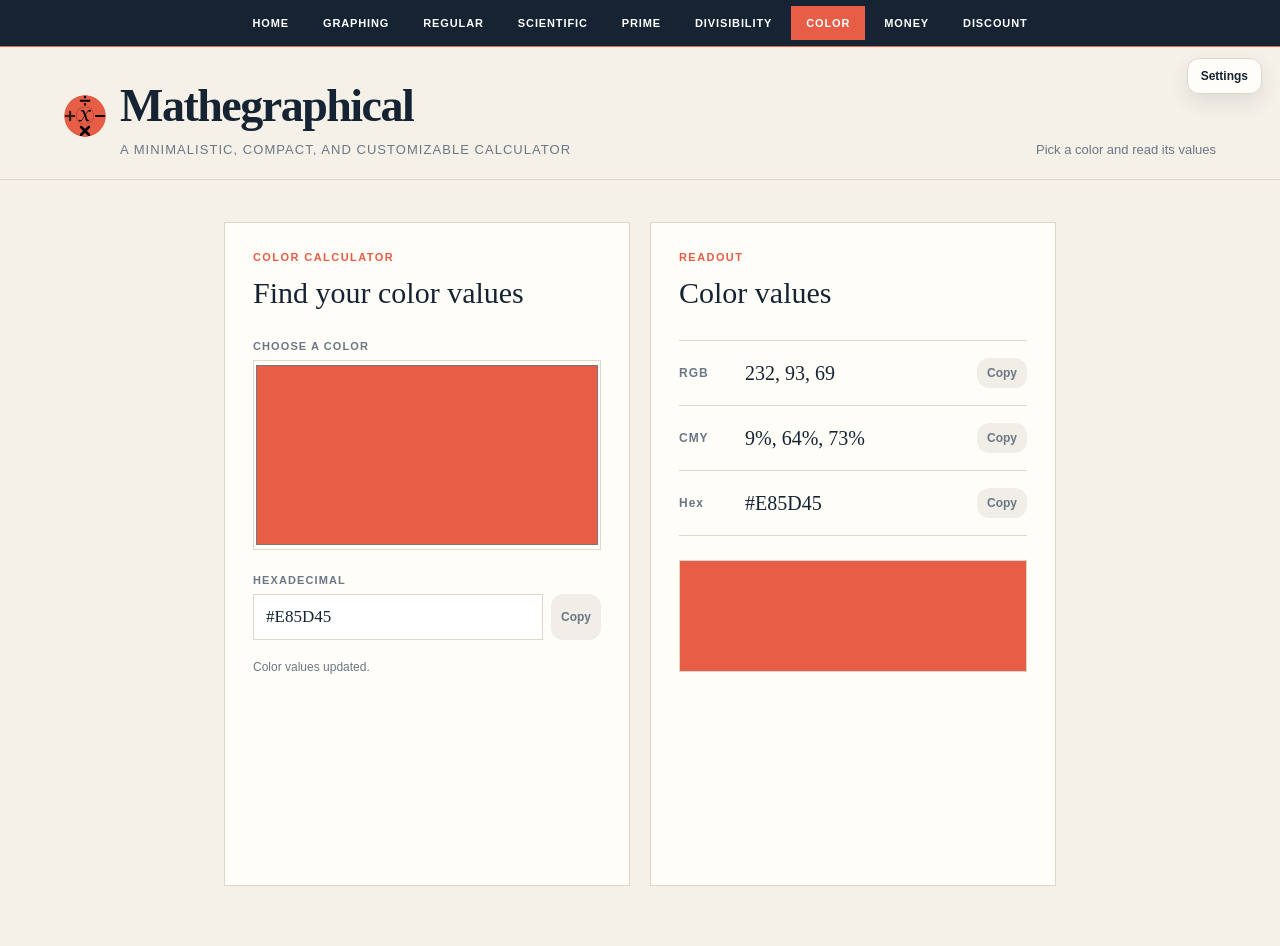
==== commit 89ddd3f4: "divisibility calcualtor" ====
--- a/colorcalculator.html
+++ b/colorcalculator.html
@@ -38,7 +38,7 @@
 		</main>
 	</div>
 	<nav class="side-tabs" aria-label="Calculator navigation">
-		<a class="side-tab" href="index.html">Home</a><a class="side-tab" href="graphingcalculator.html">Graphing</a><a class="side-tab" href="regularcalculator.html">Regular</a><a class="side-tab" href="scientificcalculator.html">Scientific</a><a class="side-tab" href="primecalculator.html">Prime</a><a class="side-tab active" href="colorcalculator.html" aria-current="page">Color</a><a class="side-tab" href="moneyconverter.html">Money</a><a class="side-tab" href="discountcalculator.html">Discount</a>
+		<a class="side-tab" href="index.html">Home</a><a class="side-tab" href="graphingcalculator.html">Graphing</a><a class="side-tab" href="regularcalculator.html">Regular</a><a class="side-tab" href="scientificcalculator.html">Scientific</a><a class="side-tab" href="primecalculator.html">Prime</a><a class="side-tab" href="divisibilitycalcualtor.html">Divisibility</a><a class="side-tab active" href="colorcalculator.html" aria-current="page">Color</a><a class="side-tab" href="moneyconverter.html">Money</a><a class="side-tab" href="discountcalculator.html">Discount</a>
 	</nav>
 	<div class="settings-launcher"><section class="settings-panel" id="settings-panel" hidden aria-labelledby="settings-title"><button class="settings-close" id="settings-close" type="button" aria-label="Close settings">×</button><h2 id="settings-title">Settings</h2><div class="settings-content"><p class="settings-section-title">Colors</p><label class="color-setting">Accent <input type="color" data-color-variable="--accent" value="#e85d45"></label><label class="color-setting">Ink <input type="color" data-color-variable="--ink" value="#152333"></label><label class="color-setting">Paper <input type="color" data-color-variable="--paper" value="#f5f1e9"></label><label class="color-setting">Panel <input type="color" data-color-variable="--panel" value="#fffdf8"></label><p class="settings-section-title">Typography</p><label class="font-setting">Font family <select id="font-family"><option value="Georgia">Georgia</option><option value="Arial">Arial</option><option value="Verdana">Verdana</option><option value="Courier New">Courier New</option></select></label><label class="font-setting">Font size <span><input id="font-size" type="range" min="13" max="22" value="16"><output id="font-size-value">16px</output></span></label><label class="font-setting">Line spacing <span><input id="line-height" type="range" min="1" max="2" step=".1" value="1.4"><output id="line-height-value">1.4</output></span></label><p class="settings-section-title">Display</p><label class="font-setting">Decimal places <select id="decimal-places"><option value="auto">Automatic</option><option value="0">0 decimal places</option><option value="1">1 decimal place</option><option value="2">2 decimal places</option><option value="3">3 decimal places</option><option value="4">4 decimal places</option><option value="5">5 decimal places</option><option value="6">6 decimal places</option><option value="7">7 decimal places</option><option value="8">8 decimal places</option><option value="9">9 decimal places</option><option value="10">10 decimal places</option></select></label><label class="font-setting">Theme <select id="theme-mode"><option value="light">Light mode</option><option value="dark">Dark mode</option><option value="system">System default</option></select></label><label class="font-setting">Button style <select id="button-style"><option value="rounded">Rounded</option><option value="square">Square</option><option value="pill">Pill-shaped</option></select></label></div><button class="settings-reset" id="settings-reset" type="button">Reset settings</button></section><button class="settings-toggle" id="settings-toggle" type="button" aria-expanded="false" aria-controls="settings-panel">Settings</button></div>
 	<script>
--- a/styles.css
+++ b/styles.css
@@ -237,6 +237,19 @@
 .prime-status { min-height: 52px; margin-top: 18px; padding: 14px 16px; border: 1px solid var(--line); background: #f7f3ee; color: var(--ink); font: 15px/1.5 Arial, sans-serif; }
 .prime-status.success { border-color: #9bd1ad; background: #ecf9f1; color: #1a7d4d; }
 .prime-status.error { border-color: #e9b7b0; background: #fdf1ef; color: #b34e3d; }
+.divisibility-main { width: min(620px, 100%); margin: 0 auto; padding: 28px 16px 48px; display: grid; align-items: start; }
+.divisibility-panel { padding: 28px; background: var(--panel); border: 1px solid var(--line); }
+.divisibility-panel h2 { margin: 0 0 18px; font-size: 30px; font-weight: 400; }
+.divisibility-grid { display: grid; grid-template-columns: 1fr 1fr; gap: 14px; }
+.divisibility-field { display: grid; gap: 8px; }
+.divisibility-field.full { grid-column: 1 / -1; }
+.divisibility-input { width: 100%; padding: 12px 14px; border: 1px solid var(--line); background: #fff; color: var(--ink); font: 20px Georgia, serif; }
+.divisibility-input:focus { outline: 2px solid #f3b6aa; border-color: var(--accent); }
+.divisibility-button { width: 100%; margin-top: 12px; padding: 12px 16px; color: #fff; background: var(--accent); font: 700 13px Arial, sans-serif; }
+.divisibility-button:hover { background: var(--accent-dark); }
+.divisibility-status { min-height: 52px; margin-top: 18px; padding: 14px 16px; border: 1px solid var(--line); background: #f7f3ee; color: var(--ink); font: 15px/1.5 Arial, sans-serif; }
+.divisibility-status.success { border-color: #9bd1ad; background: #ecf9f1; color: #1a7d4d; }
+.divisibility-status.error { border-color: #e9b7b0; background: #fdf1ef; color: #b34e3d; }
 .scientific-placeholder { padding: 28px; }
 .scientific-placeholder h2 { margin-bottom: 12px; font-size: 30px; }
 .scientific-copy { max-width: 38ch; margin: 0 0 24px; color: var(--muted); font: 15px/1.6 Arial, sans-serif; }
